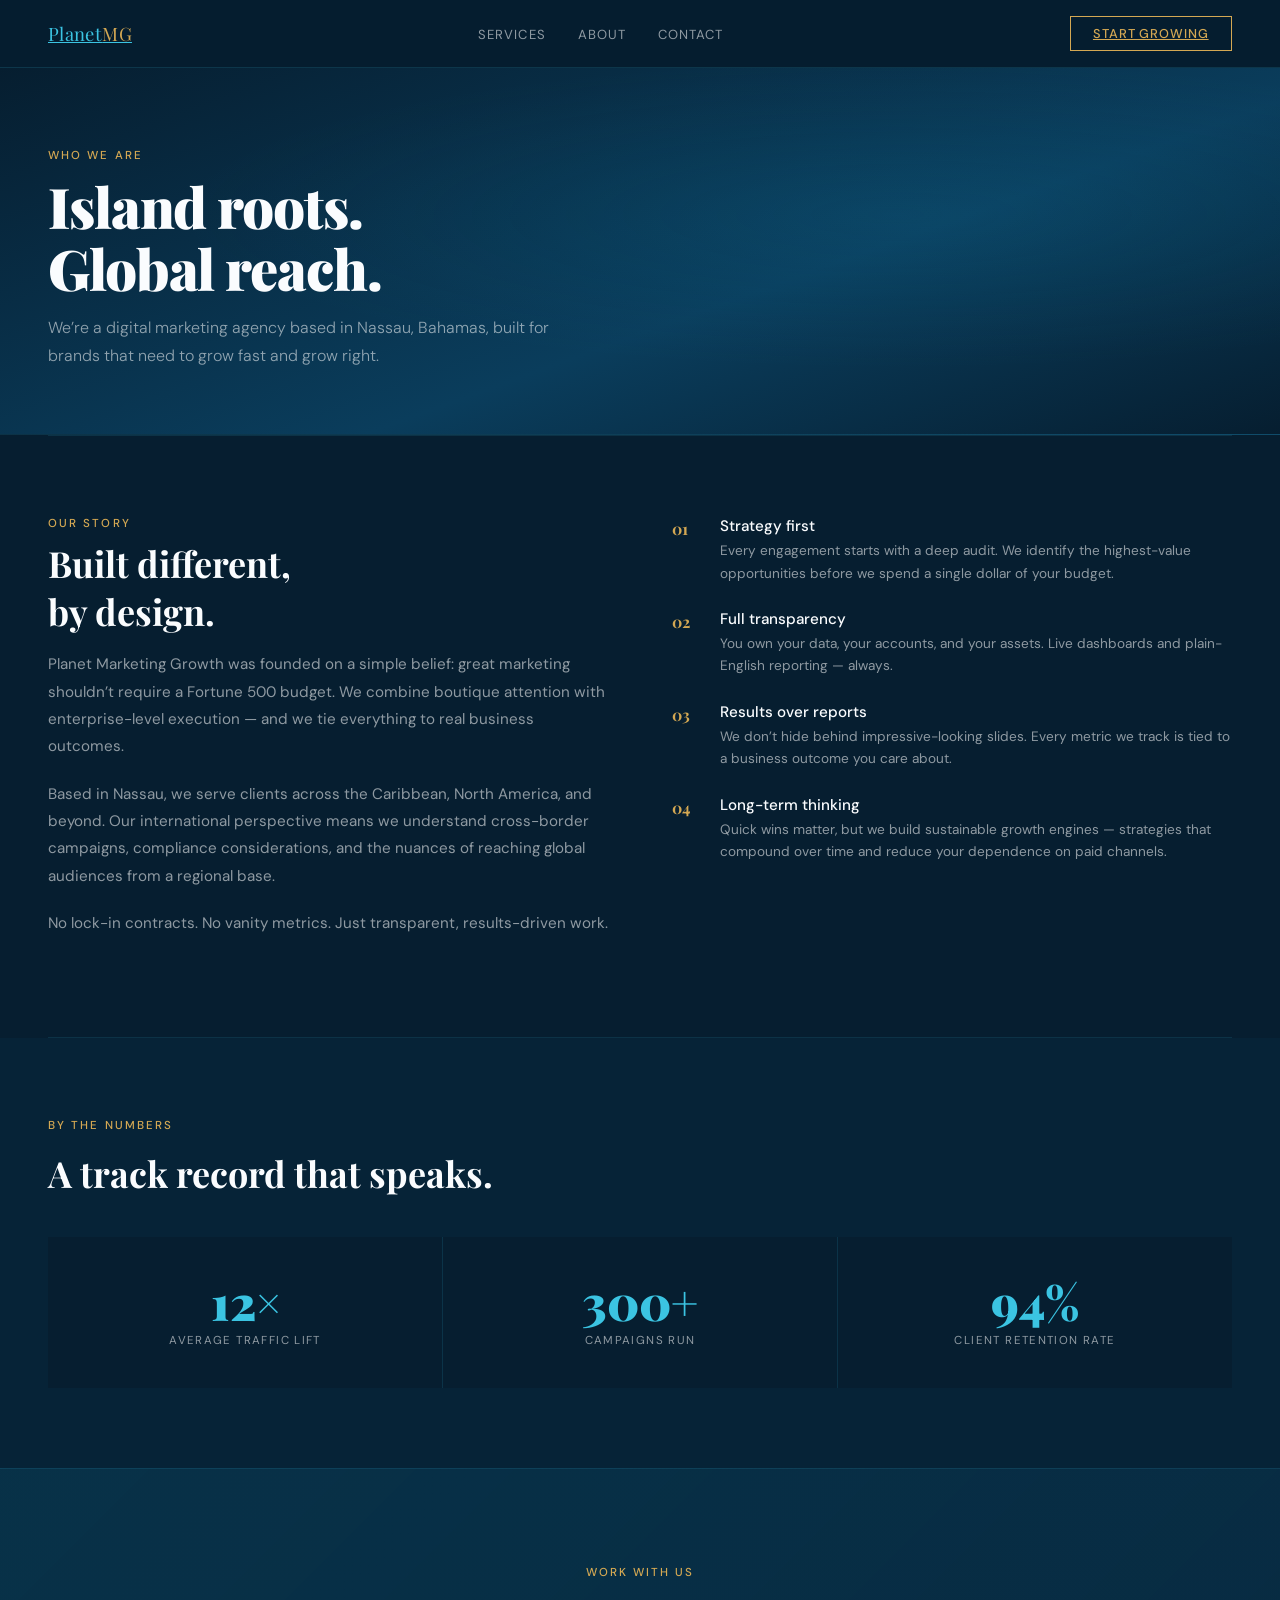
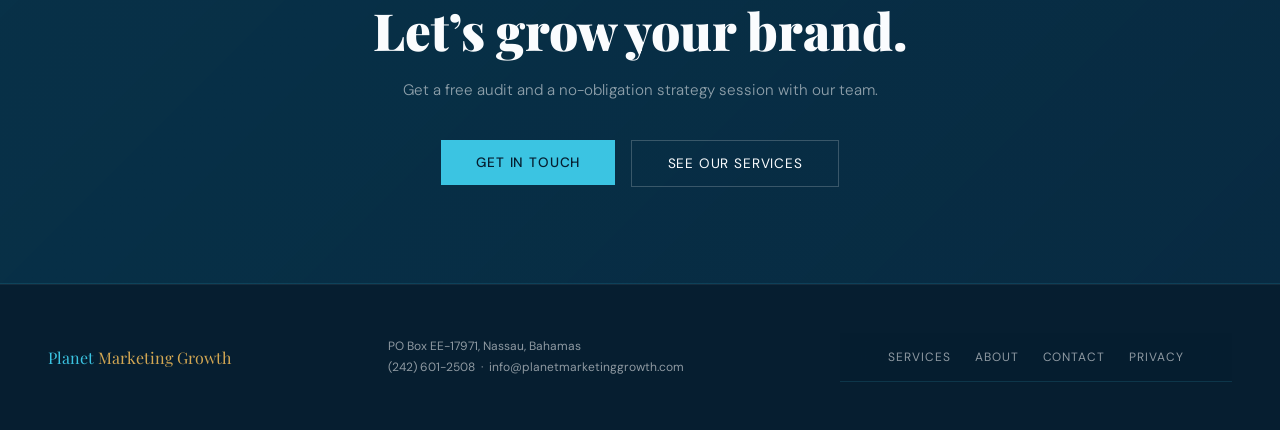
==== about.html @ 63bca0df "all new files and setup" ====
<!DOCTYPE html>
<html lang="en">
<head>
  <meta charset="UTF-8">
  <meta name="viewport" content="width=device-width, initial-scale=1.0">
  <meta name="description" content="About Planet Marketing Growth — a Nassau, Bahamas digital marketing agency built for brands that want to grow fast and grow right.">
  <meta name="robots" content="index, follow">
  <meta name="theme-color" content="#061E30">
  <meta property="og:title" content="About — Planet Marketing Growth">
  <meta property="og:description" content="Island roots. Global reach. Boutique attention with enterprise-level execution.">
  <meta property="og:type" content="website">
  <meta property="og:url" content="https://planetmarketinggrowth.com/about.html">
  <link rel="canonical" href="https://planetmarketinggrowth.com/about.html">
  <link rel="icon" href="/assets/favicon.ico" sizes="any">
  <link rel="icon" href="/assets/favicon.svg" type="image/svg+xml">
  <link rel="manifest" href="/site.webmanifest">
  <link rel="preconnect" href="https://fonts.googleapis.com">
  <link rel="preconnect" href="https://fonts.gstatic.com" crossorigin>
  <link href="https://fonts.googleapis.com/css2?family=Playfair+Display:wght@700;900&family=DM+Sans:wght@300;400;500&display=swap" rel="stylesheet">
  <link rel="preload" href="/css/main.css" as="style">
  <link rel="stylesheet" href="/css/main.css">
  <title>About — Planet Marketing Growth</title>
</head>
<body>

<nav>
  <a href="/" class="nav-logo">Planet<span>MG</span></a>
  <ul class="nav-links">
    <li><a href="/services.html">Services</a></li>
    <li><a href="/about.html" aria-current="page">About</a></li>
    <li><a href="/contact.html">Contact</a></li>
  </ul>
  <a href="/contact.html" class="nav-cta">Start Growing</a>
</nav>

<section class="page-hero">
  <div class="section-label">Who we are</div>
  <h1>Island roots.<br>Global reach.</h1>
  <p>We&rsquo;re a digital marketing agency based in Nassau, Bahamas, built for brands that need to grow fast and grow right.</p>
</section>

<div class="divider"></div>

<section class="page-content">
  <div class="two-col">
    <div>
      <div class="section-label">Our story</div>
      <h2>Built different,<br>by design.</h2>
      <p>Planet Marketing Growth was founded on a simple belief: great marketing shouldn&rsquo;t require a Fortune 500 budget. We combine boutique attention with enterprise-level execution &mdash; and we tie everything to real business outcomes.</p>
      <p>Based in Nassau, we serve clients across the Caribbean, North America, and beyond. Our international perspective means we understand cross-border campaigns, compliance considerations, and the nuances of reaching global audiences from a regional base.</p>
      <p>No lock-in contracts. No vanity metrics. Just transparent, results-driven work.</p>
    </div>
    <div class="value-list">
      <div class="value-item">
        <div class="value-num">01</div>
        <div>
          <h4>Strategy first</h4>
          <p>Every engagement starts with a deep audit. We identify the highest-value opportunities before we spend a single dollar of your budget.</p>
        </div>
      </div>
      <div class="value-item">
        <div class="value-num">02</div>
        <div>
          <h4>Full transparency</h4>
          <p>You own your data, your accounts, and your assets. Live dashboards and plain-English reporting &mdash; always.</p>
        </div>
      </div>
      <div class="value-item">
        <div class="value-num">03</div>
        <div>
          <h4>Results over reports</h4>
          <p>We don&rsquo;t hide behind impressive-looking slides. Every metric we track is tied to a business outcome you care about.</p>
        </div>
      </div>
      <div class="value-item">
        <div class="value-num">04</div>
        <div>
          <h4>Long-term thinking</h4>
          <p>Quick wins matter, but we build sustainable growth engines &mdash; strategies that compound over time and reduce your dependence on paid channels.</p>
        </div>
      </div>
    </div>
  </div>
</section>

<div class="divider"></div>

<section class="page-content" style="background: rgba(10,61,92,0.15);">
  <div class="section-label">By the numbers</div>
  <h2>A track record that speaks.</h2>
  <div class="detail-grid" style="margin-top: 2.5rem;">
    <div class="detail-card" style="text-align:center; padding: 2.5rem;">
      <div style="font-family: var(--serif); font-size: 3rem; color: var(--aqua); font-weight: 900; line-height: 1;">12&times;</div>
      <div style="font-size: 0.72rem; letter-spacing: 0.12em; text-transform: uppercase; color: var(--muted); margin-top: 0.5rem;">Average traffic lift</div>
    </div>
    <div class="detail-card" style="text-align:center; padding: 2.5rem;">
      <div style="font-family: var(--serif); font-size: 3rem; color: var(--aqua); font-weight: 900; line-height: 1;">300+</div>
      <div style="font-size: 0.72rem; letter-spacing: 0.12em; text-transform: uppercase; color: var(--muted); margin-top: 0.5rem;">Campaigns run</div>
    </div>
    <div class="detail-card" style="text-align:center; padding: 2.5rem;">
      <div style="font-family: var(--serif); font-size: 3rem; color: var(--aqua); font-weight: 900; line-height: 1;">94%</div>
      <div style="font-size: 0.72rem; letter-spacing: 0.12em; text-transform: uppercase; color: var(--muted); margin-top: 0.5rem;">Client retention rate</div>
    </div>
  </div>
</section>

<section class="cta-section">
  <div class="section-label" style="text-align:center;">Work with us</div>
  <h2>Let&rsquo;s grow your brand.</h2>
  <p>Get a free audit and a no-obligation strategy session with our team.</p>
  <div style="display:flex; gap:1rem; justify-content:center; flex-wrap:wrap;">
    <a href="/contact.html"><button class="btn-primary">Get in touch</button></a>
    <a href="/services.html"><button class="btn-ghost">See our services</button></a>
  </div>
</section>

<footer>
  <div class="footer-logo">Planet<span> Marketing Growth</span></div>
  <div class="footer-info">
    PO Box EE-17971, Nassau, Bahamas<br>
    (242) 601-2508 &nbsp;&middot;&nbsp; info@planetmarketinggrowth.com
  </div>
  <nav class="footer-links" aria-label="Footer navigation">
    <a href="/services.html">Services</a>
    <a href="/about.html">About</a>
    <a href="/contact.html">Contact</a>
    <a href="/privacy.html">Privacy</a>
  </nav>
</footer>

<script src="/js/main.js" defer></script>
</body>
</html>
---- css/main.css ----
* { margin: 0; padding: 0; box-sizing: border-box; }

:root {
  --ocean: #0A3D5C;
  --deep: #061E30;
  --teal: #0D7EA8;
  --aqua: #3BC4E2;
  --gold: #D4A853;
  --sand: #F5EDD6;
  --coral: #E8715A;
  --white: #FAFCFE;
  --muted: rgba(255,255,255,0.55);
  --serif: 'Playfair Display', Georgia, serif;
  --sans: 'DM Sans', sans-serif;
}

html { scroll-behavior: smooth; }
body { font-family: var(--sans); background: var(--deep); color: var(--white); overflow-x: hidden; }

/* — NAV — */
nav {
  position: sticky; top: 0; z-index: 100;
  display: flex; align-items: center; justify-content: space-between;
  padding: 1rem 3rem;
  background: rgba(6,30,48,0.92);
  border-bottom: 1px solid rgba(61,196,226,0.15);
  backdrop-filter: blur(12px);
}
.nav-logo { font-family: var(--serif); font-size: 1.15rem; color: var(--aqua); letter-spacing: 0.02em; }
.nav-logo span { color: var(--gold); }
.nav-links { display: flex; gap: 2rem; list-style: none; }
.nav-links a { font-size: 0.82rem; font-weight: 400; color: var(--muted); text-decoration: none; letter-spacing: 0.08em; text-transform: uppercase; transition: color 0.2s; }
.nav-links a:hover { color: var(--aqua); }
.nav-cta {
  font-size: 0.8rem; font-weight: 500; letter-spacing: 0.07em; text-transform: uppercase;
  padding: 0.5rem 1.4rem; border: 1px solid var(--gold); color: var(--gold);
  background: transparent; cursor: pointer; transition: all 0.2s; font-family: var(--sans);
}
.nav-cta:hover { background: var(--gold); color: var(--deep); }

/* — HERO — */
.hero {
  min-height: 70vh; display: flex; flex-direction: column; justify-content: center;
  padding: 4rem 3rem 3rem; position: relative; overflow: hidden;
}
.hero-bg {
  position: absolute; inset: 0; z-index: 0;
  background:
    radial-gradient(ellipse 80% 60% at 70% 50%, rgba(13,126,168,0.18) 0%, transparent 70%),
    radial-gradient(ellipse 50% 80% at 10% 80%, rgba(212,168,83,0.08) 0%, transparent 60%),
    linear-gradient(160deg, #061E30 0%, #0A3D5C 60%, #061E30 100%);
}
.hero-grid {
  position: absolute; inset: 0; z-index: 0; opacity: 0.04;
  background-image:
    linear-gradient(rgba(255,255,255,0.5) 1px, transparent 1px),
    linear-gradient(90deg, rgba(255,255,255,0.5) 1px, transparent 1px);
  background-size: 60px 60px;
}
.hero-content { position: relative; z-index: 1; max-width: 720px; }
.hero-eyebrow {
  display: inline-flex; align-items: center; gap: 0.6rem;
  font-size: 0.75rem; font-weight: 500; letter-spacing: 0.15em; text-transform: uppercase;
  color: var(--aqua); margin-bottom: 1.5rem;
}
.hero-eyebrow::before { content: ''; display: block; width: 28px; height: 1px; background: var(--aqua); }
.hero h1 {
  font-family: var(--serif); font-size: clamp(2.8rem, 6vw, 5rem);
  line-height: 1.08; color: var(--white); margin-bottom: 1.5rem; font-weight: 900;
}
.hero h1 em { color: var(--aqua); font-style: normal; }
.hero h1 strong { color: var(--gold); font-weight: 900; }
.hero-sub {
  font-size: 1.05rem; font-weight: 300; color: var(--muted); line-height: 1.75;
  max-width: 520px; margin-bottom: 2.5rem;
}
.hero-actions { display: flex; gap: 1rem; align-items: center; flex-wrap: wrap; }
.btn-primary {
  padding: 0.85rem 2.2rem; background: var(--aqua); color: var(--deep);
  font-family: var(--sans); font-size: 0.85rem; font-weight: 500;
  letter-spacing: 0.06em; text-transform: uppercase; border: none; cursor: pointer; transition: all 0.2s;
}
.btn-primary:hover { background: var(--teal); color: var(--white); }
.btn-ghost {
  padding: 0.85rem 2.2rem; background: transparent; color: var(--white);
  font-family: var(--sans); font-size: 0.85rem; font-weight: 400;
  letter-spacing: 0.06em; text-transform: uppercase; border: 1px solid rgba(255,255,255,0.2);
  cursor: pointer; transition: all 0.2s;
}
.btn-ghost:hover { border-color: var(--white); }
.hero-stats {
  position: absolute; right: 3rem; top: 50%; transform: translateY(-50%);
  display: flex; flex-direction: column; gap: 1.5rem; z-index: 1;
}
.stat-card {
  background: rgba(13,126,168,0.12); border: 1px solid rgba(59,196,226,0.2);
  padding: 1.25rem 1.75rem; text-align: center; min-width: 160px;
}
.stat-card .num { font-family: var(--serif); font-size: 2.4rem; color: var(--aqua); line-height: 1; font-weight: 700; }
.stat-card .lbl { font-size: 0.7rem; color: var(--muted); text-transform: uppercase; letter-spacing: 0.1em; margin-top: 0.3rem; }
.location-badge {
  position: absolute; bottom: 3rem; right: 3rem; z-index: 1;
  display: flex; align-items: center; gap: 0.6rem;
  font-size: 0.75rem; color: var(--muted); letter-spacing: 0.08em;
}
.loc-dot { width: 7px; height: 7px; border-radius: 50%; background: var(--gold); flex-shrink: 0; }

/* — SHARED — */
section { padding: 5rem 3rem; }
.section-label {
  font-size: 0.72rem; font-weight: 500; letter-spacing: 0.18em; text-transform: uppercase;
  color: var(--gold); margin-bottom: 1rem;
}
.section-title {
  font-family: var(--serif); font-size: clamp(2rem, 4vw, 3rem);
  color: var(--white); line-height: 1.15; margin-bottom: 1rem;
}
.section-sub { font-size: 0.95rem; color: var(--muted); font-weight: 300; line-height: 1.8; max-width: 500px; }
.divider { height: 1px; background: rgba(59,196,226,0.12); margin: 0 3rem; }

/* — SERVICES — */
.services { background: rgba(10,61,92,0.25); }
.services-header { display: flex; justify-content: space-between; align-items: flex-end; margin-bottom: 3.5rem; flex-wrap: wrap; gap: 1.5rem; }
.services-grid { display: grid; grid-template-columns: repeat(3, 1fr); gap: 1px; background: rgba(59,196,226,0.1); }
.service-card { background: var(--deep); padding: 2.5rem 2rem; transition: background 0.3s; cursor: default; }
.service-card:hover { background: rgba(13,126,168,0.15); }
.service-icon {
  width: 48px; height: 48px; margin-bottom: 1.5rem;
  display: flex; align-items: center; justify-content: center;
  border: 1px solid rgba(59,196,226,0.25); color: var(--aqua);
}
.service-icon svg { width: 22px; height: 22px; }
.service-card h3 { font-family: var(--serif); font-size: 1.25rem; color: var(--white); margin-bottom: 0.75rem; font-weight: 700; }
.service-card p { font-size: 0.85rem; color: var(--muted); line-height: 1.75; }
.service-tag {
  display: inline-block; margin-top: 1.25rem;
  font-size: 0.68rem; letter-spacing: 0.12em; text-transform: uppercase;
  color: var(--aqua); border-bottom: 1px solid rgba(59,196,226,0.35); padding-bottom: 2px;
}

/* — WHY — */
.why { display: grid; grid-template-columns: 1fr 1fr; gap: 6rem; align-items: center; }
.why-visual {
  position: relative; height: 400px;
  background: rgba(10,61,92,0.4); border: 1px solid rgba(59,196,226,0.15);
  display: flex; align-items: center; justify-content: center; overflow: hidden;
}
.why-visual::before {
  content: ''; position: absolute; width: 220px; height: 220px; border-radius: 50%;
  border: 1px solid rgba(59,196,226,0.2); top: 50%; left: 50%; transform: translate(-50%,-50%);
}
.why-visual::after {
  content: ''; position: absolute; width: 340px; height: 340px; border-radius: 50%;
  border: 1px solid rgba(212,168,83,0.1); top: 50%; left: 50%; transform: translate(-50%,-50%);
}
.why-center { z-index: 1; text-align: center; }
.why-center .big { font-family: var(--serif); font-size: 3.5rem; color: var(--aqua); font-weight: 900; line-height: 1; }
.why-center .sub { font-size: 0.75rem; color: var(--gold); letter-spacing: 0.12em; text-transform: uppercase; margin-top: 0.3rem; }
.orbit-item {
  position: absolute; font-size: 0.65rem; color: var(--muted);
  letter-spacing: 0.1em; text-transform: uppercase; white-space: nowrap;
}
.orbit-item:nth-child(1) { left: 6%; top: 50%; transform: translateY(-50%); }
.orbit-item:nth-child(2) { right: 6%; top: 50%; transform: translateY(-50%); }
.orbit-item:nth-child(3) { top: 18%; left: 50%; transform: translateX(-50%); }
.orbit-item:nth-child(4) { bottom: 18%; left: 50%; transform: translateX(-50%); }
.why-points { display: flex; flex-direction: column; gap: 1.5rem; margin-top: 2rem; }
.why-point { display: flex; gap: 1rem; align-items: flex-start; }
.why-num { font-family: var(--serif); font-size: 1.1rem; color: var(--gold); font-weight: 700; min-width: 24px; }
.why-point h4 { font-size: 0.9rem; font-weight: 500; color: var(--white); margin-bottom: 0.25rem; }
.why-point p { font-size: 0.82rem; color: var(--muted); line-height: 1.65; }

/* — PROCESS — */
.process { background: rgba(10,61,92,0.15); }
.process-steps { display: grid; grid-template-columns: repeat(4, 1fr); gap: 0; margin-top: 3rem; position: relative; }
.process-steps::before {
  content: ''; position: absolute; top: 28px; left: 12.5%; right: 12.5%;
  height: 1px; background: rgba(59,196,226,0.2); z-index: 0;
}
.step { padding: 0 1.5rem; text-align: center; }
.step-num {
  width: 56px; height: 56px; border-radius: 50%;
  border: 1px solid rgba(59,196,226,0.35); background: var(--deep);
  display: flex; align-items: center; justify-content: center;
  font-family: var(--serif); font-size: 1.2rem; color: var(--aqua); font-weight: 700;
  margin: 0 auto 1.25rem; position: relative; z-index: 1;
}
.step h4 { font-family: var(--serif); font-size: 1rem; color: var(--white); margin-bottom: 0.5rem; font-weight: 700; }
.step p { font-size: 0.8rem; color: var(--muted); line-height: 1.65; }

/* — CTA — */
.cta-section {
  text-align: center; padding: 6rem 3rem;
  background: linear-gradient(135deg, rgba(13,126,168,0.2) 0%, rgba(10,61,92,0.4) 100%);
  border-top: 1px solid rgba(59,196,226,0.12);
  border-bottom: 1px solid rgba(59,196,226,0.12);
}
.cta-section h2 { font-family: var(--serif); font-size: clamp(2rem, 4vw, 3.2rem); color: var(--white); margin-bottom: 1rem; font-weight: 900; }
.cta-section p { font-size: 0.95rem; color: var(--muted); margin-bottom: 2.5rem; font-weight: 300; }

/* — FOOTER — */
footer {
  padding: 3rem; display: flex; justify-content: space-between; align-items: center;
  flex-wrap: wrap; gap: 1rem; border-top: 1px solid rgba(255,255,255,0.06);
}
.footer-logo { font-family: var(--serif); font-size: 1rem; color: var(--aqua); }
.footer-logo span { color: var(--gold); }
.footer-info { font-size: 0.75rem; color: var(--muted); line-height: 1.8; }
.footer-links { display: flex; gap: 1.5rem; }
.footer-links a { font-size: 0.75rem; color: var(--muted); text-decoration: none; text-transform: uppercase; letter-spacing: 0.08em; transition: color 0.2s; }
.footer-links a:hover { color: var(--aqua); }

/* — RESPONSIVE — */
@media (max-width: 900px) {
  nav { padding: 1rem 1.5rem; }
  .nav-links { display: none; }
  .hero { padding: 3.5rem 1.5rem 7rem; }
  .hero-stats { position: static; transform: none; flex-direction: row; flex-wrap: wrap; margin-top: 2.5rem; }
  .location-badge { bottom: 1.5rem; right: 1.5rem; }
  section { padding: 4rem 1.5rem; }
  .divider { margin: 0 1.5rem; }
  .services-grid { grid-template-columns: 1fr; }
  .why { grid-template-columns: 1fr; gap: 2.5rem; }
  .why-visual { height: 260px; }
  .process-steps { grid-template-columns: 1fr 1fr; gap: 2rem; }
  .process-steps::before { display: none; }
  footer { padding: 2rem 1.5rem; flex-direction: column; align-items: flex-start; }
}

/* — INNER PAGES — */
.page-hero {
  padding: 5rem 3rem 4rem; position: relative; overflow: hidden;
  background:
    radial-gradient(ellipse 80% 60% at 70% 40%, rgba(13,126,168,0.15) 0%, transparent 70%),
    linear-gradient(160deg, #061E30 0%, #0A3D5C 60%, #061E30 100%);
  border-bottom: 1px solid rgba(59,196,226,0.12);
}
.page-hero .section-label { margin-bottom: 0.75rem; }
.page-hero h1 {
  font-family: var(--serif); font-size: clamp(2.2rem, 5vw, 3.5rem);
  font-weight: 900; color: var(--white); line-height: 1.1;
  letter-spacing: -0.02em; max-width: 680px; margin-bottom: 1rem;
}
.page-hero p {
  font-size: 1rem; color: var(--muted); font-weight: 300;
  line-height: 1.75; max-width: 520px;
}

.page-content { padding: 5rem 3rem; }
.page-content h2 {
  font-family: var(--serif); font-size: clamp(1.5rem, 3vw, 2.25rem);
  font-weight: 700; color: var(--white); margin-bottom: 1rem;
}
.page-content p { font-size: 0.95rem; color: var(--muted); line-height: 1.8; max-width: 680px; margin-bottom: 1.25rem; }

.two-col { display: grid; grid-template-columns: 1fr 1fr; gap: 4rem; align-items: start; }
.two-col .section-label { margin-bottom: 0.5rem; }

.detail-grid { display: grid; grid-template-columns: repeat(auto-fit, minmax(280px, 1fr)); gap: 1px; background: rgba(59,196,226,0.1); margin-top: 3rem; }
.detail-card { background: var(--deep); padding: 2rem; transition: background 0.3s; }
.detail-card:hover { background: rgba(13,126,168,0.15); }
.detail-card h3 { font-family: var(--serif); font-size: 1.15rem; color: var(--white); margin-bottom: 0.6rem; font-weight: 700; }
.detail-card p { font-size: 0.85rem; color: var(--muted); line-height: 1.75; margin: 0; }

.value-list { display: flex; flex-direction: column; gap: 1.5rem; }
.value-item { display: flex; gap: 1.25rem; align-items: flex-start; }
.value-num { font-family: var(--serif); font-size: 1rem; color: var(--gold); font-weight: 700; min-width: 28px; padding-top: 2px; }
.value-item h4 { font-size: 0.95rem; font-weight: 500; color: var(--white); margin-bottom: 0.25rem; }
.value-item p { font-size: 0.85rem; color: var(--muted); line-height: 1.65; margin: 0; }

.contact-grid { display: grid; grid-template-columns: 1fr 1fr; gap: 4rem; align-items: start; }
.contact-info { display: flex; flex-direction: column; gap: 1.75rem; }
.contact-detail h4 { font-size: 0.72rem; font-weight: 500; letter-spacing: 0.15em; text-transform: uppercase; color: var(--gold); margin-bottom: 0.4rem; }
.contact-detail p, .contact-detail a { font-size: 0.95rem; color: var(--muted); line-height: 1.7; text-decoration: none; transition: color 0.2s; }
.contact-detail a:hover { color: var(--aqua); }

.form { display: flex; flex-direction: column; gap: 1rem; }
.form-row { display: grid; grid-template-columns: 1fr 1fr; gap: 1rem; }
.form label { display: block; font-size: 0.75rem; letter-spacing: 0.1em; text-transform: uppercase; color: var(--muted); margin-bottom: 0.4rem; }
.form input, .form textarea, .form select {
  width: 100%; background: rgba(255,255,255,0.05); border: 1px solid rgba(59,196,226,0.2);
  color: var(--white); font-family: var(--sans); font-size: 0.9rem;
  padding: 0.75rem 1rem; transition: border-color 0.2s;
}
.form input:focus, .form textarea:focus, .form select:focus {
  outline: none; border-color: var(--aqua);
}
.form input::placeholder, .form textarea::placeholder { color: rgba(255,255,255,0.25); }
.form textarea { resize: vertical; min-height: 140px; }
.form select option { background: var(--deep); }

.policy-content { max-width: 760px; }
.policy-content h2 { font-family: var(--serif); font-size: 1.4rem; color: var(--white); margin: 2rem 0 0.75rem; }
.policy-content p, .policy-content li { font-size: 0.9rem; color: var(--muted); line-height: 1.8; margin-bottom: 0.75rem; }
.policy-content ul { padding-left: 1.25rem; margin-bottom: 0.75rem; }
.policy-content li { list-style: disc; }

@media (max-width: 900px) {
  .page-hero { padding: 4rem 1.5rem 3rem; }
  .page-content { padding: 4rem 1.5rem; }
  .two-col, .contact-grid { grid-template-columns: 1fr; gap: 2.5rem; }
  .form-row { grid-template-columns: 1fr; }
}

/* — ACCESSIBILITY — */
:focus-visible { outline: 3px solid var(--aqua); outline-offset: 3px; }

@media (prefers-reduced-motion: reduce) {
  *, *::before, *::after { transition-duration: 0.01ms !important; }
  html { scroll-behavior: auto; }
}
---- css/main.css ----
* { margin: 0; padding: 0; box-sizing: border-box; }

:root {
  --ocean: #0A3D5C;
  --deep: #061E30;
  --teal: #0D7EA8;
  --aqua: #3BC4E2;
  --gold: #D4A853;
  --sand: #F5EDD6;
  --coral: #E8715A;
  --white: #FAFCFE;
  --muted: rgba(255,255,255,0.55);
  --serif: 'Playfair Display', Georgia, serif;
  --sans: 'DM Sans', sans-serif;
}

html { scroll-behavior: smooth; }
body { font-family: var(--sans); background: var(--deep); color: var(--white); overflow-x: hidden; }

/* — NAV — */
nav {
  position: sticky; top: 0; z-index: 100;
  display: flex; align-items: center; justify-content: space-between;
  padding: 1rem 3rem;
  background: rgba(6,30,48,0.92);
  border-bottom: 1px solid rgba(61,196,226,0.15);
  backdrop-filter: blur(12px);
}
.nav-logo { font-family: var(--serif); font-size: 1.15rem; color: var(--aqua); letter-spacing: 0.02em; }
.nav-logo span { color: var(--gold); }
.nav-links { display: flex; gap: 2rem; list-style: none; }
.nav-links a { font-size: 0.82rem; font-weight: 400; color: var(--muted); text-decoration: none; letter-spacing: 0.08em; text-transform: uppercase; transition: color 0.2s; }
.nav-links a:hover { color: var(--aqua); }
.nav-cta {
  font-size: 0.8rem; font-weight: 500; letter-spacing: 0.07em; text-transform: uppercase;
  padding: 0.5rem 1.4rem; border: 1px solid var(--gold); color: var(--gold);
  background: transparent; cursor: pointer; transition: all 0.2s; font-family: var(--sans);
}
.nav-cta:hover { background: var(--gold); color: var(--deep); }

/* — HERO — */
.hero {
  min-height: 70vh; display: flex; flex-direction: column; justify-content: center;
  padding: 4rem 3rem 3rem; position: relative; overflow: hidden;
}
.hero-bg {
  position: absolute; inset: 0; z-index: 0;
  background:
    radial-gradient(ellipse 80% 60% at 70% 50%, rgba(13,126,168,0.18) 0%, transparent 70%),
    radial-gradient(ellipse 50% 80% at 10% 80%, rgba(212,168,83,0.08) 0%, transparent 60%),
    linear-gradient(160deg, #061E30 0%, #0A3D5C 60%, #061E30 100%);
}
.hero-grid {
  position: absolute; inset: 0; z-index: 0; opacity: 0.04;
  background-image:
    linear-gradient(rgba(255,255,255,0.5) 1px, transparent 1px),
    linear-gradient(90deg, rgba(255,255,255,0.5) 1px, transparent 1px);
  background-size: 60px 60px;
}
.hero-content { position: relative; z-index: 1; max-width: 720px; }
.hero-eyebrow {
  display: inline-flex; align-items: center; gap: 0.6rem;
  font-size: 0.75rem; font-weight: 500; letter-spacing: 0.15em; text-transform: uppercase;
  color: var(--aqua); margin-bottom: 1.5rem;
}
.hero-eyebrow::before { content: ''; display: block; width: 28px; height: 1px; background: var(--aqua); }
.hero h1 {
  font-family: var(--serif); font-size: clamp(2.8rem, 6vw, 5rem);
  line-height: 1.08; color: var(--white); margin-bottom: 1.5rem; font-weight: 900;
}
.hero h1 em { color: var(--aqua); font-style: normal; }
.hero h1 strong { color: var(--gold); font-weight: 900; }
.hero-sub {
  font-size: 1.05rem; font-weight: 300; color: var(--muted); line-height: 1.75;
  max-width: 520px; margin-bottom: 2.5rem;
}
.hero-actions { display: flex; gap: 1rem; align-items: center; flex-wrap: wrap; }
.btn-primary {
  padding: 0.85rem 2.2rem; background: var(--aqua); color: var(--deep);
  font-family: var(--sans); font-size: 0.85rem; font-weight: 500;
  letter-spacing: 0.06em; text-transform: uppercase; border: none; cursor: pointer; transition: all 0.2s;
}
.btn-primary:hover { background: var(--teal); color: var(--white); }
.btn-ghost {
  padding: 0.85rem 2.2rem; background: transparent; color: var(--white);
  font-family: var(--sans); font-size: 0.85rem; font-weight: 400;
  letter-spacing: 0.06em; text-transform: uppercase; border: 1px solid rgba(255,255,255,0.2);
  cursor: pointer; transition: all 0.2s;
}
.btn-ghost:hover { border-color: var(--white); }
.hero-stats {
  position: absolute; right: 3rem; top: 50%; transform: translateY(-50%);
  display: flex; flex-direction: column; gap: 1.5rem; z-index: 1;
}
.stat-card {
  background: rgba(13,126,168,0.12); border: 1px solid rgba(59,196,226,0.2);
  padding: 1.25rem 1.75rem; text-align: center; min-width: 160px;
}
.stat-card .num { font-family: var(--serif); font-size: 2.4rem; color: var(--aqua); line-height: 1; font-weight: 700; }
.stat-card .lbl { font-size: 0.7rem; color: var(--muted); text-transform: uppercase; letter-spacing: 0.1em; margin-top: 0.3rem; }
.location-badge {
  position: absolute; bottom: 3rem; right: 3rem; z-index: 1;
  display: flex; align-items: center; gap: 0.6rem;
  font-size: 0.75rem; color: var(--muted); letter-spacing: 0.08em;
}
.loc-dot { width: 7px; height: 7px; border-radius: 50%; background: var(--gold); flex-shrink: 0; }

/* — SHARED — */
section { padding: 5rem 3rem; }
.section-label {
  font-size: 0.72rem; font-weight: 500; letter-spacing: 0.18em; text-transform: uppercase;
  color: var(--gold); margin-bottom: 1rem;
}
.section-title {
  font-family: var(--serif); font-size: clamp(2rem, 4vw, 3rem);
  color: var(--white); line-height: 1.15; margin-bottom: 1rem;
}
.section-sub { font-size: 0.95rem; color: var(--muted); font-weight: 300; line-height: 1.8; max-width: 500px; }
.divider { height: 1px; background: rgba(59,196,226,0.12); margin: 0 3rem; }

/* — SERVICES — */
.services { background: rgba(10,61,92,0.25); }
.services-header { display: flex; justify-content: space-between; align-items: flex-end; margin-bottom: 3.5rem; flex-wrap: wrap; gap: 1.5rem; }
.services-grid { display: grid; grid-template-columns: repeat(3, 1fr); gap: 1px; background: rgba(59,196,226,0.1); }
.service-card { background: var(--deep); padding: 2.5rem 2rem; transition: background 0.3s; cursor: default; }
.service-card:hover { background: rgba(13,126,168,0.15); }
.service-icon {
  width: 48px; height: 48px; margin-bottom: 1.5rem;
  display: flex; align-items: center; justify-content: center;
  border: 1px solid rgba(59,196,226,0.25); color: var(--aqua);
}
.service-icon svg { width: 22px; height: 22px; }
.service-card h3 { font-family: var(--serif); font-size: 1.25rem; color: var(--white); margin-bottom: 0.75rem; font-weight: 700; }
.service-card p { font-size: 0.85rem; color: var(--muted); line-height: 1.75; }
.service-tag {
  display: inline-block; margin-top: 1.25rem;
  font-size: 0.68rem; letter-spacing: 0.12em; text-transform: uppercase;
  color: var(--aqua); border-bottom: 1px solid rgba(59,196,226,0.35); padding-bottom: 2px;
}

/* — WHY — */
.why { display: grid; grid-template-columns: 1fr 1fr; gap: 6rem; align-items: center; }
.why-visual {
  position: relative; height: 400px;
  background: rgba(10,61,92,0.4); border: 1px solid rgba(59,196,226,0.15);
  display: flex; align-items: center; justify-content: center; overflow: hidden;
}
.why-visual::before {
  content: ''; position: absolute; width: 220px; height: 220px; border-radius: 50%;
  border: 1px solid rgba(59,196,226,0.2); top: 50%; left: 50%; transform: translate(-50%,-50%);
}
.why-visual::after {
  content: ''; position: absolute; width: 340px; height: 340px; border-radius: 50%;
  border: 1px solid rgba(212,168,83,0.1); top: 50%; left: 50%; transform: translate(-50%,-50%);
}
.why-center { z-index: 1; text-align: center; }
.why-center .big { font-family: var(--serif); font-size: 3.5rem; color: var(--aqua); font-weight: 900; line-height: 1; }
.why-center .sub { font-size: 0.75rem; color: var(--gold); letter-spacing: 0.12em; text-transform: uppercase; margin-top: 0.3rem; }
.orbit-item {
  position: absolute; font-size: 0.65rem; color: var(--muted);
  letter-spacing: 0.1em; text-transform: uppercase; white-space: nowrap;
}
.orbit-item:nth-child(1) { left: 6%; top: 50%; transform: translateY(-50%); }
.orbit-item:nth-child(2) { right: 6%; top: 50%; transform: translateY(-50%); }
.orbit-item:nth-child(3) { top: 18%; left: 50%; transform: translateX(-50%); }
.orbit-item:nth-child(4) { bottom: 18%; left: 50%; transform: translateX(-50%); }
.why-points { display: flex; flex-direction: column; gap: 1.5rem; margin-top: 2rem; }
.why-point { display: flex; gap: 1rem; align-items: flex-start; }
.why-num { font-family: var(--serif); font-size: 1.1rem; color: var(--gold); font-weight: 700; min-width: 24px; }
.why-point h4 { font-size: 0.9rem; font-weight: 500; color: var(--white); margin-bottom: 0.25rem; }
.why-point p { font-size: 0.82rem; color: var(--muted); line-height: 1.65; }

/* — PROCESS — */
.process { background: rgba(10,61,92,0.15); }
.process-steps { display: grid; grid-template-columns: repeat(4, 1fr); gap: 0; margin-top: 3rem; position: relative; }
.process-steps::before {
  content: ''; position: absolute; top: 28px; left: 12.5%; right: 12.5%;
  height: 1px; background: rgba(59,196,226,0.2); z-index: 0;
}
.step { padding: 0 1.5rem; text-align: center; }
.step-num {
  width: 56px; height: 56px; border-radius: 50%;
  border: 1px solid rgba(59,196,226,0.35); background: var(--deep);
  display: flex; align-items: center; justify-content: center;
  font-family: var(--serif); font-size: 1.2rem; color: var(--aqua); font-weight: 700;
  margin: 0 auto 1.25rem; position: relative; z-index: 1;
}
.step h4 { font-family: var(--serif); font-size: 1rem; color: var(--white); margin-bottom: 0.5rem; font-weight: 700; }
.step p { font-size: 0.8rem; color: var(--muted); line-height: 1.65; }

/* — CTA — */
.cta-section {
  text-align: center; padding: 6rem 3rem;
  background: linear-gradient(135deg, rgba(13,126,168,0.2) 0%, rgba(10,61,92,0.4) 100%);
  border-top: 1px solid rgba(59,196,226,0.12);
  border-bottom: 1px solid rgba(59,196,226,0.12);
}
.cta-section h2 { font-family: var(--serif); font-size: clamp(2rem, 4vw, 3.2rem); color: var(--white); margin-bottom: 1rem; font-weight: 900; }
.cta-section p { font-size: 0.95rem; color: var(--muted); margin-bottom: 2.5rem; font-weight: 300; }

/* — FOOTER — */
footer {
  padding: 3rem; display: flex; justify-content: space-between; align-items: center;
  flex-wrap: wrap; gap: 1rem; border-top: 1px solid rgba(255,255,255,0.06);
}
.footer-logo { font-family: var(--serif); font-size: 1rem; color: var(--aqua); }
.footer-logo span { color: var(--gold); }
.footer-info { font-size: 0.75rem; color: var(--muted); line-height: 1.8; }
.footer-links { display: flex; gap: 1.5rem; }
.footer-links a { font-size: 0.75rem; color: var(--muted); text-decoration: none; text-transform: uppercase; letter-spacing: 0.08em; transition: color 0.2s; }
.footer-links a:hover { color: var(--aqua); }

/* — RESPONSIVE — */
@media (max-width: 900px) {
  nav { padding: 1rem 1.5rem; }
  .nav-links { display: none; }
  .hero { padding: 3.5rem 1.5rem 7rem; }
  .hero-stats { position: static; transform: none; flex-direction: row; flex-wrap: wrap; margin-top: 2.5rem; }
  .location-badge { bottom: 1.5rem; right: 1.5rem; }
  section { padding: 4rem 1.5rem; }
  .divider { margin: 0 1.5rem; }
  .services-grid { grid-template-columns: 1fr; }
  .why { grid-template-columns: 1fr; gap: 2.5rem; }
  .why-visual { height: 260px; }
  .process-steps { grid-template-columns: 1fr 1fr; gap: 2rem; }
  .process-steps::before { display: none; }
  footer { padding: 2rem 1.5rem; flex-direction: column; align-items: flex-start; }
}

/* — INNER PAGES — */
.page-hero {
  padding: 5rem 3rem 4rem; position: relative; overflow: hidden;
  background:
    radial-gradient(ellipse 80% 60% at 70% 40%, rgba(13,126,168,0.15) 0%, transparent 70%),
    linear-gradient(160deg, #061E30 0%, #0A3D5C 60%, #061E30 100%);
  border-bottom: 1px solid rgba(59,196,226,0.12);
}
.page-hero .section-label { margin-bottom: 0.75rem; }
.page-hero h1 {
  font-family: var(--serif); font-size: clamp(2.2rem, 5vw, 3.5rem);
  font-weight: 900; color: var(--white); line-height: 1.1;
  letter-spacing: -0.02em; max-width: 680px; margin-bottom: 1rem;
}
.page-hero p {
  font-size: 1rem; color: var(--muted); font-weight: 300;
  line-height: 1.75; max-width: 520px;
}

.page-content { padding: 5rem 3rem; }
.page-content h2 {
  font-family: var(--serif); font-size: clamp(1.5rem, 3vw, 2.25rem);
  font-weight: 700; color: var(--white); margin-bottom: 1rem;
}
.page-content p { font-size: 0.95rem; color: var(--muted); line-height: 1.8; max-width: 680px; margin-bottom: 1.25rem; }

.two-col { display: grid; grid-template-columns: 1fr 1fr; gap: 4rem; align-items: start; }
.two-col .section-label { margin-bottom: 0.5rem; }

.detail-grid { display: grid; grid-template-columns: repeat(auto-fit, minmax(280px, 1fr)); gap: 1px; background: rgba(59,196,226,0.1); margin-top: 3rem; }
.detail-card { background: var(--deep); padding: 2rem; transition: background 0.3s; }
.detail-card:hover { background: rgba(13,126,168,0.15); }
.detail-card h3 { font-family: var(--serif); font-size: 1.15rem; color: var(--white); margin-bottom: 0.6rem; font-weight: 700; }
.detail-card p { font-size: 0.85rem; color: var(--muted); line-height: 1.75; margin: 0; }

.value-list { display: flex; flex-direction: column; gap: 1.5rem; }
.value-item { display: flex; gap: 1.25rem; align-items: flex-start; }
.value-num { font-family: var(--serif); font-size: 1rem; color: var(--gold); font-weight: 700; min-width: 28px; padding-top: 2px; }
.value-item h4 { font-size: 0.95rem; font-weight: 500; color: var(--white); margin-bottom: 0.25rem; }
.value-item p { font-size: 0.85rem; color: var(--muted); line-height: 1.65; margin: 0; }

.contact-grid { display: grid; grid-template-columns: 1fr 1fr; gap: 4rem; align-items: start; }
.contact-info { display: flex; flex-direction: column; gap: 1.75rem; }
.contact-detail h4 { font-size: 0.72rem; font-weight: 500; letter-spacing: 0.15em; text-transform: uppercase; color: var(--gold); margin-bottom: 0.4rem; }
.contact-detail p, .contact-detail a { font-size: 0.95rem; color: var(--muted); line-height: 1.7; text-decoration: none; transition: color 0.2s; }
.contact-detail a:hover { color: var(--aqua); }

.form { display: flex; flex-direction: column; gap: 1rem; }
.form-row { display: grid; grid-template-columns: 1fr 1fr; gap: 1rem; }
.form label { display: block; font-size: 0.75rem; letter-spacing: 0.1em; text-transform: uppercase; color: var(--muted); margin-bottom: 0.4rem; }
.form input, .form textarea, .form select {
  width: 100%; background: rgba(255,255,255,0.05); border: 1px solid rgba(59,196,226,0.2);
  color: var(--white); font-family: var(--sans); font-size: 0.9rem;
  padding: 0.75rem 1rem; transition: border-color 0.2s;
}
.form input:focus, .form textarea:focus, .form select:focus {
  outline: none; border-color: var(--aqua);
}
.form input::placeholder, .form textarea::placeholder { color: rgba(255,255,255,0.25); }
.form textarea { resize: vertical; min-height: 140px; }
.form select option { background: var(--deep); }

.policy-content { max-width: 760px; }
.policy-content h2 { font-family: var(--serif); font-size: 1.4rem; color: var(--white); margin: 2rem 0 0.75rem; }
.policy-content p, .policy-content li { font-size: 0.9rem; color: var(--muted); line-height: 1.8; margin-bottom: 0.75rem; }
.policy-content ul { padding-left: 1.25rem; margin-bottom: 0.75rem; }
.policy-content li { list-style: disc; }

@media (max-width: 900px) {
  .page-hero { padding: 4rem 1.5rem 3rem; }
  .page-content { padding: 4rem 1.5rem; }
  .two-col, .contact-grid { grid-template-columns: 1fr; gap: 2.5rem; }
  .form-row { grid-template-columns: 1fr; }
}

/* — ACCESSIBILITY — */
:focus-visible { outline: 3px solid var(--aqua); outline-offset: 3px; }

@media (prefers-reduced-motion: reduce) {
  *, *::before, *::after { transition-duration: 0.01ms !important; }
  html { scroll-behavior: auto; }
}
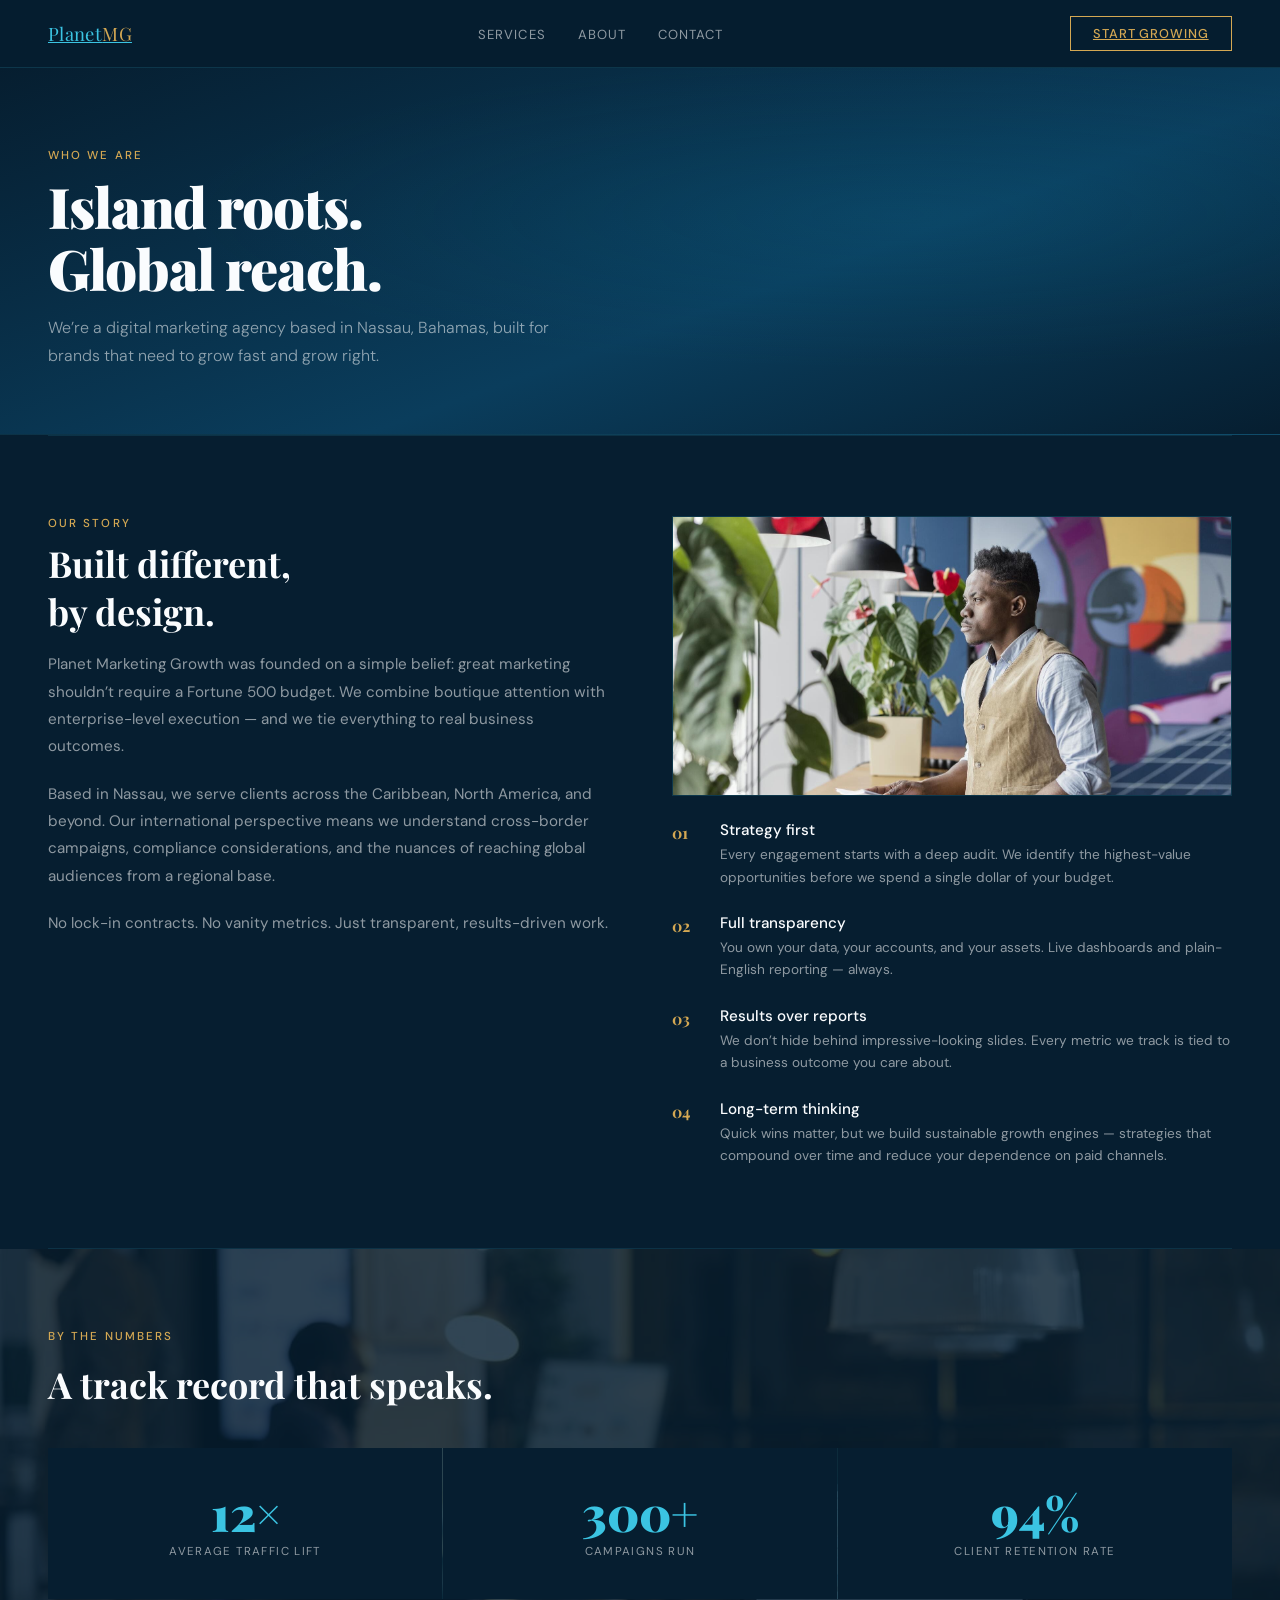
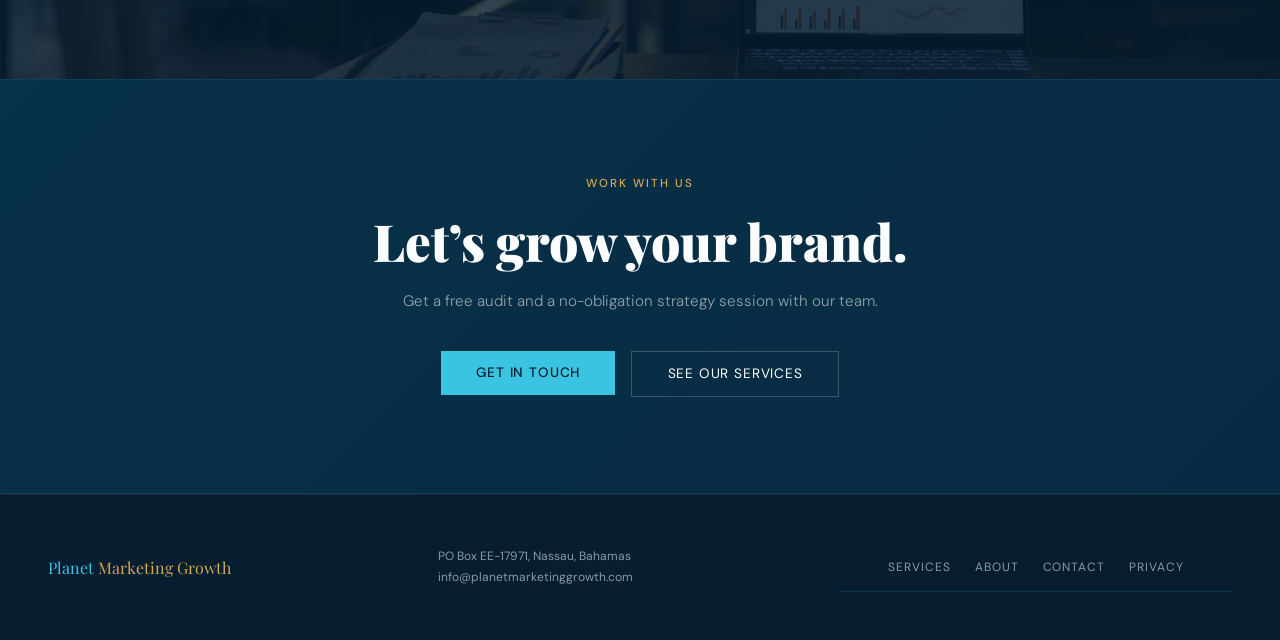
==== commit d9d3d065: "adding images." ====
--- a/about.html
+++ b/about.html
@@ -50,7 +50,9 @@
       <p>Based in Nassau, we serve clients across the Caribbean, North America, and beyond. Our international perspective means we understand cross-border campaigns, compliance considerations, and the nuances of reaching global audiences from a regional base.</p>
       <p>No lock-in contracts. No vanity metrics. Just transparent, results-driven work.</p>
     </div>
-    <div class="value-list">
+    <div>
+      <img src="/assets/images/planet-marketing (9).jpg" alt="Creative professional reviewing strategy" loading="lazy" style="width:100%; height:280px; object-fit:cover; object-position:center; display:block; margin-bottom:1.5rem; border:1px solid rgba(59,196,226,0.15);">
+      <div class="value-list">
       <div class="value-item">
         <div class="value-num">01</div>
         <div>
@@ -79,15 +81,20 @@
           <p>Quick wins matter, but we build sustainable growth engines &mdash; strategies that compound over time and reduce your dependence on paid channels.</p>
         </div>
       </div>
+      </div>
     </div>
   </div>
 </section>
 
 <div class="divider"></div>
 
-<section class="page-content" style="background: rgba(10,61,92,0.15);">
-  <div class="section-label">By the numbers</div>
-  <h2>A track record that speaks.</h2>
+<section class="photo-bg-section page-content" style="padding: 5rem 3rem;">
+  <div class="photo-bg-section__img">
+    <img src="/assets/images/planet-marketing (7).jpg" alt="" aria-hidden="true" loading="lazy">
+  </div>
+  <div class="photo-bg-section__content">
+    <div class="section-label">By the numbers</div>
+    <h2>A track record that speaks.</h2>
   <div class="detail-grid" style="margin-top: 2.5rem;">
     <div class="detail-card" style="text-align:center; padding: 2.5rem;">
       <div style="font-family: var(--serif); font-size: 3rem; color: var(--aqua); font-weight: 900; line-height: 1;">12&times;</div>
@@ -101,6 +108,7 @@
       <div style="font-family: var(--serif); font-size: 3rem; color: var(--aqua); font-weight: 900; line-height: 1;">94%</div>
       <div style="font-size: 0.72rem; letter-spacing: 0.12em; text-transform: uppercase; color: var(--muted); margin-top: 0.5rem;">Client retention rate</div>
     </div>
+  </div>
   </div>
 </section>
 
@@ -118,7 +126,7 @@
   <div class="footer-logo">Planet<span> Marketing Growth</span></div>
   <div class="footer-info">
     PO Box EE-17971, Nassau, Bahamas<br>
-    (242) 601-2508 &nbsp;&middot;&nbsp; info@planetmarketinggrowth.com
+    info@planetmarketinggrowth.com
   </div>
   <nav class="footer-links" aria-label="Footer navigation">
     <a href="/services.html">Services</a>
--- a/css/main.css
+++ b/css/main.css
@@ -12,6 +12,7 @@
   --muted: rgba(255,255,255,0.55);
   --serif: 'Playfair Display', Georgia, serif;
   --sans: 'DM Sans', sans-serif;
+  --page-pad: max(3rem, calc((100vw - 1920px) / 2));
 }
 
 html { scroll-behavior: smooth; }
@@ -21,7 +22,7 @@
 nav {
   position: sticky; top: 0; z-index: 100;
   display: flex; align-items: center; justify-content: space-between;
-  padding: 1rem 3rem;
+  padding: 1rem var(--page-pad);
   background: rgba(6,30,48,0.92);
   border-bottom: 1px solid rgba(61,196,226,0.15);
   backdrop-filter: blur(12px);
@@ -41,14 +42,17 @@
 /* — HERO — */
 .hero {
   min-height: 70vh; display: flex; flex-direction: column; justify-content: center;
-  padding: 4rem 3rem 3rem; position: relative; overflow: hidden;
+  padding: 4rem var(--page-pad) 3rem; position: relative; overflow: hidden;
 }
 .hero-bg {
   position: absolute; inset: 0; z-index: 0;
   background:
-    radial-gradient(ellipse 80% 60% at 70% 50%, rgba(13,126,168,0.18) 0%, transparent 70%),
-    radial-gradient(ellipse 50% 80% at 10% 80%, rgba(212,168,83,0.08) 0%, transparent 60%),
-    linear-gradient(160deg, #061E30 0%, #0A3D5C 60%, #061E30 100%);
+    radial-gradient(ellipse 80% 60% at 70% 50%, rgba(13,126,168,0.3) 0%, transparent 70%),
+    radial-gradient(ellipse 50% 80% at 10% 80%, rgba(212,168,83,0.1) 0%, transparent 60%),
+    linear-gradient(160deg, rgba(6,30,48,0.9) 0%, rgba(10,61,92,0.82) 60%, rgba(6,30,48,0.9) 100%),
+    url('/assets/images/planet-marketing (3).jpg');
+  background-size: cover;
+  background-position: center;
 }
 .hero-grid {
   position: absolute; inset: 0; z-index: 0; opacity: 0.04;
@@ -89,7 +93,7 @@
 }
 .btn-ghost:hover { border-color: var(--white); }
 .hero-stats {
-  position: absolute; right: 3rem; top: 50%; transform: translateY(-50%);
+  position: absolute; right: var(--page-pad); top: 50%; transform: translateY(-50%);
   display: flex; flex-direction: column; gap: 1.5rem; z-index: 1;
 }
 .stat-card {
@@ -99,14 +103,14 @@
 .stat-card .num { font-family: var(--serif); font-size: 2.4rem; color: var(--aqua); line-height: 1; font-weight: 700; }
 .stat-card .lbl { font-size: 0.7rem; color: var(--muted); text-transform: uppercase; letter-spacing: 0.1em; margin-top: 0.3rem; }
 .location-badge {
-  position: absolute; bottom: 3rem; right: 3rem; z-index: 1;
+  position: absolute; bottom: 3rem; right: var(--page-pad); z-index: 1;
   display: flex; align-items: center; gap: 0.6rem;
   font-size: 0.75rem; color: var(--muted); letter-spacing: 0.08em;
 }
 .loc-dot { width: 7px; height: 7px; border-radius: 50%; background: var(--gold); flex-shrink: 0; }
 
 /* — SHARED — */
-section { padding: 5rem 3rem; }
+section { padding: 5rem var(--page-pad); }
 .section-label {
   font-size: 0.72rem; font-weight: 500; letter-spacing: 0.18em; text-transform: uppercase;
   color: var(--gold); margin-bottom: 1rem;
@@ -116,7 +120,7 @@
   color: var(--white); line-height: 1.15; margin-bottom: 1rem;
 }
 .section-sub { font-size: 0.95rem; color: var(--muted); font-weight: 300; line-height: 1.8; max-width: 500px; }
-.divider { height: 1px; background: rgba(59,196,226,0.12); margin: 0 3rem; }
+.divider { height: 1px; background: rgba(59,196,226,0.12); margin: 0 var(--page-pad); }
 
 /* — SERVICES — */
 .services { background: rgba(10,61,92,0.25); }
@@ -190,7 +194,7 @@
 
 /* — CTA — */
 .cta-section {
-  text-align: center; padding: 6rem 3rem;
+  text-align: center; padding: 6rem var(--page-pad);
   background: linear-gradient(135deg, rgba(13,126,168,0.2) 0%, rgba(10,61,92,0.4) 100%);
   border-top: 1px solid rgba(59,196,226,0.12);
   border-bottom: 1px solid rgba(59,196,226,0.12);
@@ -200,7 +204,7 @@
 
 /* — FOOTER — */
 footer {
-  padding: 3rem; display: flex; justify-content: space-between; align-items: center;
+  padding: 3rem var(--page-pad); display: flex; justify-content: space-between; align-items: center;
   flex-wrap: wrap; gap: 1rem; border-top: 1px solid rgba(255,255,255,0.06);
 }
 .footer-logo { font-family: var(--serif); font-size: 1rem; color: var(--aqua); }
@@ -227,9 +231,76 @@
   footer { padding: 2rem 1.5rem; flex-direction: column; align-items: flex-start; }
 }
 
+/* — IMAGE SECTIONS — */
+.img-banner {
+  width: 100%; height: 420px; overflow: hidden; position: relative;
+}
+.img-banner img {
+  width: 100%; height: 100%; object-fit: cover; object-position: center;
+  display: block; filter: brightness(0.8);
+}
+.img-banner--overlay::after {
+  content: ''; position: absolute; inset: 0;
+  background: linear-gradient(to right, rgba(6,30,48,0.7) 0%, transparent 60%);
+}
+
+.img-split {
+  display: grid; grid-template-columns: 1fr 1fr; min-height: 360px;
+}
+.img-split__photo { overflow: hidden; }
+.img-split__photo img { width: 100%; height: 100%; object-fit: cover; display: block; }
+.img-split__content {
+  background: rgba(10,61,92,0.25); padding: 3.5rem;
+  display: flex; flex-direction: column; justify-content: center;
+}
+
+.why-visual img { width: 100%; height: 100%; object-fit: cover; display: block; opacity: 0.9; }
+.why-visual::before, .why-visual::after { display: none; }
+
+.photo-bg-section {
+  position: relative; overflow: hidden;
+}
+.photo-bg-section__img {
+  position: absolute; inset: 0; z-index: 0;
+}
+.photo-bg-section__img img { width: 100%; height: 100%; object-fit: cover; display: block; }
+.photo-bg-section__img::after {
+  content: ''; position: absolute; inset: 0;
+  background: rgba(6,30,48,0.82);
+}
+.photo-bg-section__content { position: relative; z-index: 1; }
+
+.contact-photo { overflow: hidden; border: 1px solid rgba(59,196,226,0.15); }
+.contact-photo img { width: 100%; height: 320px; object-fit: cover; object-position: center 65%; display: block; }
+
+.page-hero--photo {
+  position: relative; overflow: hidden;
+}
+.page-hero--photo .page-hero-img {
+  position: absolute; inset: 0; z-index: 0;
+}
+.page-hero--photo .page-hero-img img {
+  width: 100%; height: 100%; object-fit: cover; display: block;
+}
+.page-hero--photo .page-hero-img::after {
+  content: ''; position: absolute; inset: 0;
+  background: linear-gradient(160deg, rgba(6,30,48,0.88) 0%, rgba(10,61,92,0.78) 100%);
+}
+.page-hero--photo .section-label,
+.page-hero--photo h1,
+.page-hero--photo p { position: relative; z-index: 1; }
+
+@media (max-width: 900px) {
+  .img-banner { height: 260px; }
+  .img-split { grid-template-columns: 1fr; }
+  .img-split__photo { height: 260px; }
+  .img-split__content { padding: 2.5rem 1.5rem; }
+  .contact-photo img { height: 220px; }
+}
+
 /* — INNER PAGES — */
 .page-hero {
-  padding: 5rem 3rem 4rem; position: relative; overflow: hidden;
+  padding: 5rem var(--page-pad) 4rem; position: relative; overflow: hidden;
   background:
     radial-gradient(ellipse 80% 60% at 70% 40%, rgba(13,126,168,0.15) 0%, transparent 70%),
     linear-gradient(160deg, #061E30 0%, #0A3D5C 60%, #061E30 100%);
@@ -246,7 +317,7 @@
   line-height: 1.75; max-width: 520px;
 }
 
-.page-content { padding: 5rem 3rem; }
+.page-content { padding: 5rem var(--page-pad); }
 .page-content h2 {
   font-family: var(--serif); font-size: clamp(1.5rem, 3vw, 2.25rem);
   font-weight: 700; color: var(--white); margin-bottom: 1rem;
--- a/css/main.css
+++ b/css/main.css
@@ -12,6 +12,7 @@
   --muted: rgba(255,255,255,0.55);
   --serif: 'Playfair Display', Georgia, serif;
   --sans: 'DM Sans', sans-serif;
+  --page-pad: max(3rem, calc((100vw - 1920px) / 2));
 }
 
 html { scroll-behavior: smooth; }
@@ -21,7 +22,7 @@
 nav {
   position: sticky; top: 0; z-index: 100;
   display: flex; align-items: center; justify-content: space-between;
-  padding: 1rem 3rem;
+  padding: 1rem var(--page-pad);
   background: rgba(6,30,48,0.92);
   border-bottom: 1px solid rgba(61,196,226,0.15);
   backdrop-filter: blur(12px);
@@ -41,14 +42,17 @@
 /* — HERO — */
 .hero {
   min-height: 70vh; display: flex; flex-direction: column; justify-content: center;
-  padding: 4rem 3rem 3rem; position: relative; overflow: hidden;
+  padding: 4rem var(--page-pad) 3rem; position: relative; overflow: hidden;
 }
 .hero-bg {
   position: absolute; inset: 0; z-index: 0;
   background:
-    radial-gradient(ellipse 80% 60% at 70% 50%, rgba(13,126,168,0.18) 0%, transparent 70%),
-    radial-gradient(ellipse 50% 80% at 10% 80%, rgba(212,168,83,0.08) 0%, transparent 60%),
-    linear-gradient(160deg, #061E30 0%, #0A3D5C 60%, #061E30 100%);
+    radial-gradient(ellipse 80% 60% at 70% 50%, rgba(13,126,168,0.3) 0%, transparent 70%),
+    radial-gradient(ellipse 50% 80% at 10% 80%, rgba(212,168,83,0.1) 0%, transparent 60%),
+    linear-gradient(160deg, rgba(6,30,48,0.9) 0%, rgba(10,61,92,0.82) 60%, rgba(6,30,48,0.9) 100%),
+    url('/assets/images/planet-marketing (3).jpg');
+  background-size: cover;
+  background-position: center;
 }
 .hero-grid {
   position: absolute; inset: 0; z-index: 0; opacity: 0.04;
@@ -89,7 +93,7 @@
 }
 .btn-ghost:hover { border-color: var(--white); }
 .hero-stats {
-  position: absolute; right: 3rem; top: 50%; transform: translateY(-50%);
+  position: absolute; right: var(--page-pad); top: 50%; transform: translateY(-50%);
   display: flex; flex-direction: column; gap: 1.5rem; z-index: 1;
 }
 .stat-card {
@@ -99,14 +103,14 @@
 .stat-card .num { font-family: var(--serif); font-size: 2.4rem; color: var(--aqua); line-height: 1; font-weight: 700; }
 .stat-card .lbl { font-size: 0.7rem; color: var(--muted); text-transform: uppercase; letter-spacing: 0.1em; margin-top: 0.3rem; }
 .location-badge {
-  position: absolute; bottom: 3rem; right: 3rem; z-index: 1;
+  position: absolute; bottom: 3rem; right: var(--page-pad); z-index: 1;
   display: flex; align-items: center; gap: 0.6rem;
   font-size: 0.75rem; color: var(--muted); letter-spacing: 0.08em;
 }
 .loc-dot { width: 7px; height: 7px; border-radius: 50%; background: var(--gold); flex-shrink: 0; }
 
 /* — SHARED — */
-section { padding: 5rem 3rem; }
+section { padding: 5rem var(--page-pad); }
 .section-label {
   font-size: 0.72rem; font-weight: 500; letter-spacing: 0.18em; text-transform: uppercase;
   color: var(--gold); margin-bottom: 1rem;
@@ -116,7 +120,7 @@
   color: var(--white); line-height: 1.15; margin-bottom: 1rem;
 }
 .section-sub { font-size: 0.95rem; color: var(--muted); font-weight: 300; line-height: 1.8; max-width: 500px; }
-.divider { height: 1px; background: rgba(59,196,226,0.12); margin: 0 3rem; }
+.divider { height: 1px; background: rgba(59,196,226,0.12); margin: 0 var(--page-pad); }
 
 /* — SERVICES — */
 .services { background: rgba(10,61,92,0.25); }
@@ -190,7 +194,7 @@
 
 /* — CTA — */
 .cta-section {
-  text-align: center; padding: 6rem 3rem;
+  text-align: center; padding: 6rem var(--page-pad);
   background: linear-gradient(135deg, rgba(13,126,168,0.2) 0%, rgba(10,61,92,0.4) 100%);
   border-top: 1px solid rgba(59,196,226,0.12);
   border-bottom: 1px solid rgba(59,196,226,0.12);
@@ -200,7 +204,7 @@
 
 /* — FOOTER — */
 footer {
-  padding: 3rem; display: flex; justify-content: space-between; align-items: center;
+  padding: 3rem var(--page-pad); display: flex; justify-content: space-between; align-items: center;
   flex-wrap: wrap; gap: 1rem; border-top: 1px solid rgba(255,255,255,0.06);
 }
 .footer-logo { font-family: var(--serif); font-size: 1rem; color: var(--aqua); }
@@ -227,9 +231,76 @@
   footer { padding: 2rem 1.5rem; flex-direction: column; align-items: flex-start; }
 }
 
+/* — IMAGE SECTIONS — */
+.img-banner {
+  width: 100%; height: 420px; overflow: hidden; position: relative;
+}
+.img-banner img {
+  width: 100%; height: 100%; object-fit: cover; object-position: center;
+  display: block; filter: brightness(0.8);
+}
+.img-banner--overlay::after {
+  content: ''; position: absolute; inset: 0;
+  background: linear-gradient(to right, rgba(6,30,48,0.7) 0%, transparent 60%);
+}
+
+.img-split {
+  display: grid; grid-template-columns: 1fr 1fr; min-height: 360px;
+}
+.img-split__photo { overflow: hidden; }
+.img-split__photo img { width: 100%; height: 100%; object-fit: cover; display: block; }
+.img-split__content {
+  background: rgba(10,61,92,0.25); padding: 3.5rem;
+  display: flex; flex-direction: column; justify-content: center;
+}
+
+.why-visual img { width: 100%; height: 100%; object-fit: cover; display: block; opacity: 0.9; }
+.why-visual::before, .why-visual::after { display: none; }
+
+.photo-bg-section {
+  position: relative; overflow: hidden;
+}
+.photo-bg-section__img {
+  position: absolute; inset: 0; z-index: 0;
+}
+.photo-bg-section__img img { width: 100%; height: 100%; object-fit: cover; display: block; }
+.photo-bg-section__img::after {
+  content: ''; position: absolute; inset: 0;
+  background: rgba(6,30,48,0.82);
+}
+.photo-bg-section__content { position: relative; z-index: 1; }
+
+.contact-photo { overflow: hidden; border: 1px solid rgba(59,196,226,0.15); }
+.contact-photo img { width: 100%; height: 320px; object-fit: cover; object-position: center 65%; display: block; }
+
+.page-hero--photo {
+  position: relative; overflow: hidden;
+}
+.page-hero--photo .page-hero-img {
+  position: absolute; inset: 0; z-index: 0;
+}
+.page-hero--photo .page-hero-img img {
+  width: 100%; height: 100%; object-fit: cover; display: block;
+}
+.page-hero--photo .page-hero-img::after {
+  content: ''; position: absolute; inset: 0;
+  background: linear-gradient(160deg, rgba(6,30,48,0.88) 0%, rgba(10,61,92,0.78) 100%);
+}
+.page-hero--photo .section-label,
+.page-hero--photo h1,
+.page-hero--photo p { position: relative; z-index: 1; }
+
+@media (max-width: 900px) {
+  .img-banner { height: 260px; }
+  .img-split { grid-template-columns: 1fr; }
+  .img-split__photo { height: 260px; }
+  .img-split__content { padding: 2.5rem 1.5rem; }
+  .contact-photo img { height: 220px; }
+}
+
 /* — INNER PAGES — */
 .page-hero {
-  padding: 5rem 3rem 4rem; position: relative; overflow: hidden;
+  padding: 5rem var(--page-pad) 4rem; position: relative; overflow: hidden;
   background:
     radial-gradient(ellipse 80% 60% at 70% 40%, rgba(13,126,168,0.15) 0%, transparent 70%),
     linear-gradient(160deg, #061E30 0%, #0A3D5C 60%, #061E30 100%);
@@ -246,7 +317,7 @@
   line-height: 1.75; max-width: 520px;
 }
 
-.page-content { padding: 5rem 3rem; }
+.page-content { padding: 5rem var(--page-pad); }
 .page-content h2 {
   font-family: var(--serif); font-size: clamp(1.5rem, 3vw, 2.25rem);
   font-weight: 700; color: var(--white); margin-bottom: 1rem;
